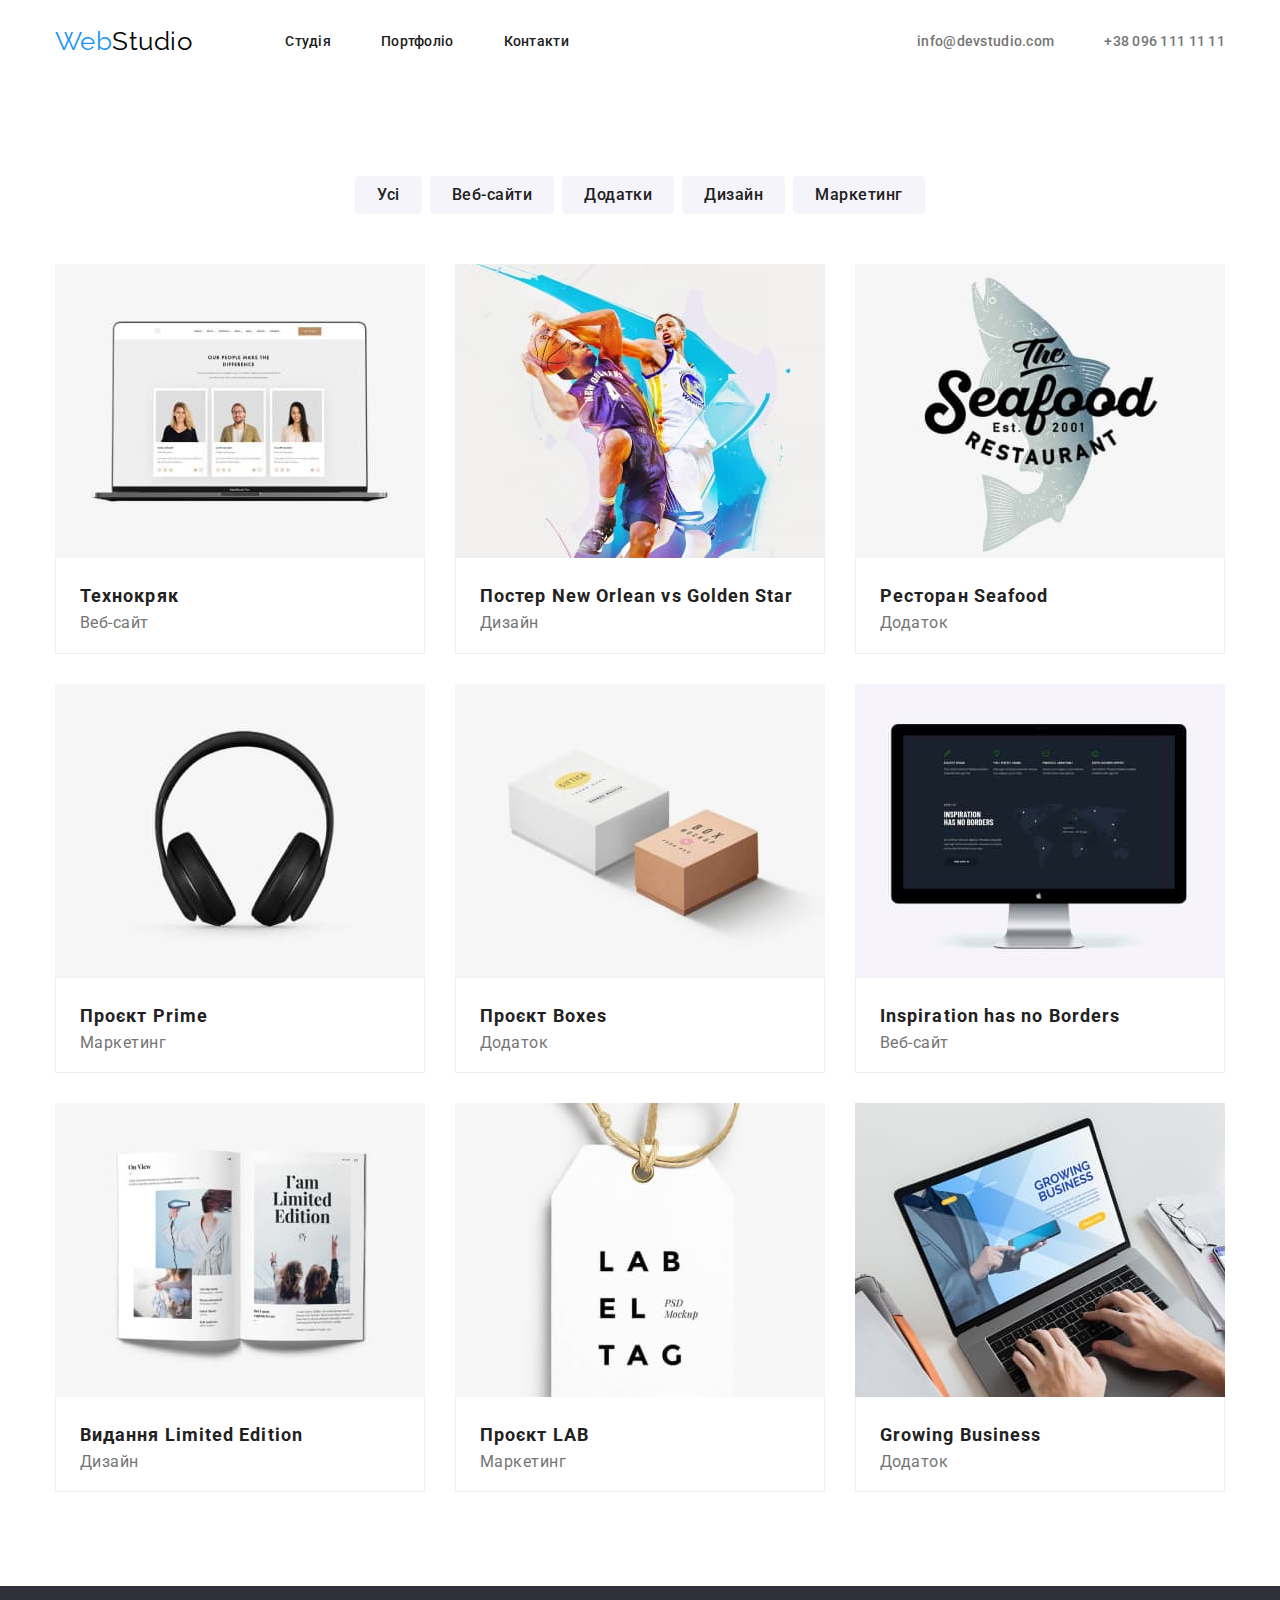
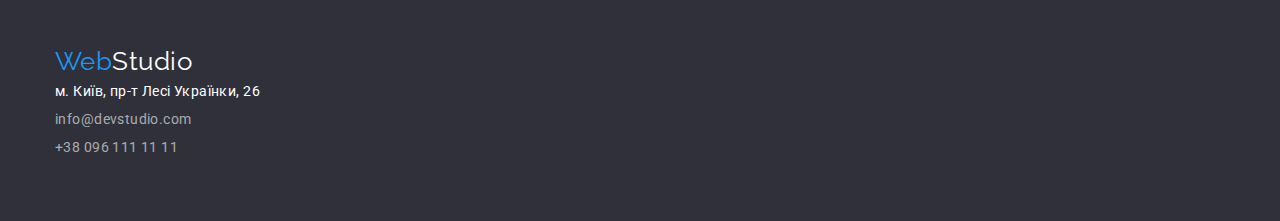
==== portfolio.html @ c82323ed "flex" ====
<!DOCTYPE html>
<html lang="ua">
  <head>
    <meta charset="UTF-8" />
    <meta http-equiv="X-UA-Compatible" content="IE=edge" />
    <meta name="viewport" content="width=device-width, initial-scale=1.0" />
    <title>WebStudio</title>
    <link rel="preconnect" href="https://fonts.googleapis.com" />
    <link rel="preconnect" href="https://fonts.gstatic.com" crossorigin />
    <link
      href="https://fonts.googleapis.com/css2?family=Raleway:wght@700&family=Roboto:wght@400;500;700;900&display=swap"
      rel="stylesheet"
    />
    <link
      rel="stylesheet"
      href="https://cdnjs.cloudflare.com/ajax/libs/modern-normalize/1.1.0/modern-normalize.min.css"
    />
    <link rel="stylesheet" href="./css/style.css" />
  </head>
  <body>
    <header>
      <div class="container header-block">
        <nav class="nav">
          <a href="./index.html" class="logo"
            >Web<span class="logo-text">Studio</span></a
          >
          <ul class="header-nav-list">
            <li class="header-nav-iteam items">
              <a href="./index.html" class="header-nav-link">Студія</a>
            </li>
            <li class="header-nav-iteam items">
              <a href="./portfolio.html" class="header-nav-link active"
                >Портфоліо</a
              >
            </li>
            <li class="header-nav-iteam items">
              <a href="#" class="header-nav-link">Контакти</a>
            </li>
          </ul>
        </nav>
        <ul class="header-list">
          <li class="iteam">
            <a href="mailto:info@devstudio.com" class="header-link"
              >info@devstudio.com</a
            >
          </li>
          <li class="iteam">
            <a href="tel:+380961111111" class="header-link"
              >+38 096 111 11 11</a
            >
          </li>
        </ul>
      </div>
    </header>

    <main>
      <section class="section">
        <div class="container">
          <h1 hidden>Наші работи</h1>
          <ul class="filter-list">
            <li class="filter-iteam">
              <button type="button" class="filter-btn">Усі</button>
            </li>
            <li class="filter-iteam">
              <button type="button" class="filter-btn">Веб-сайти</button>
            </li>
            <li class="filter-iteam">
              <button type="button" class="filter-btn">Додатки</button>
            </li>
            <li class="filter-iteam">
              <button type="button" class="filter-btn">Дизайн</button>
            </li>
            <li class="filter-iteam">
              <button type="button" class="filter-btn">Маркетинг</button>
            </li>
          </ul>
          <ul class="portfolio-list">
            <li class="portfolio-item">
              <img src="./images/laptop.jpg" alt="ноутбук" width="370" />
              <div class="portfolio-work">
                <h2 class="title-project">Технокряк</h2>
                <p class="text-project">Веб-сайт</p>
              </div>
            </li>
            <li class="portfolio-item">
              <img src="./images/basketball.jpg" alt="баскетбол" width="370" />
              <div class="portfolio-work">
                <h2 class="title-project">Постер New Orlean vs Golden Star</h2>
                <p class="text-project">Дизайн</p>
              </div>
            </li>
            <li class="portfolio-item">
              <img
                src="./images/seafood.jpg"
                alt="емблема ресторану"
                width="370"
              />
              <div class="portfolio-work">
                <h2 class="title-project">Ресторан Seafood</h2>
                <p class="text-project">Додаток</p>
              </div>
            </li>
            <li class="portfolio-item">
              <img src="./images/prime.jpg" alt="навушники" width="370" />
              <div class="portfolio-work">
                <h2 class="title-project">Проєкт Prime</h2>
                <p class="text-project">Маркетинг</p>
              </div>
            </li>
            <li class="portfolio-item">
              <img src="./images/boxes.jpg" alt="коробочки" width="370" />
              <div class="portfolio-work">
                <h2 class="title-project">Проєкт Boxes</h2>
                <p class="text-project">Додаток</p>
              </div>
            </li>
            <li class="portfolio-item">
              <img src="./images/inspiration.jpg" alt="монітор" width="370" />
              <div class="portfolio-work">
                <h2 class="title-project">Inspiration has no Borders</h2>
                <p class="text-project">Веб-сайт</p>
              </div>
            </li>
            <li class="portfolio-item">
              <img src="./images/limited-edition.jpg" alt="книга" width="370" />
              <div class="portfolio-work">
                <h2 class="title-project">Видання Limited Edition</h2>
                <p class="text-project">Дизайн</p>
              </div>
            </li>
            <li class="portfolio-item">
              <img src="./images/lab.jpg" alt="картка" width="370" />
              <div class="portfolio-work">
                <h2 class="title-project">Проєкт LAB</h2>
                <p class="text-project">Маркетинг</p>
              </div>
            </li>
            <li class="portfolio-item">
              <img
                src="./images/growing-business.jpg"
                alt="ноутбук"
                width="370"
              />
              <div class="portfolio-work">
                <h2 class="title-project">Growing Business</h2>
                <p class="text-project">Додаток</p>
              </div>
            </li>
          </ul>
        </div>
      </section>
    </main>

    <footer class="footer">
      <div class="container footer-cont">
        <a href="./index.html" class="footer-logo"
          >Web<span class="footer-logo-text">Studio</span></a
        >
        <address>
          <ul>
            <li>
              <a
                href="https://www.google.com/maps/d/viewer?mid=10uSM3H-mIU3GznYo2szRIEphczw&hl=en_US&ll=50.42732700000001%2C30.538092&z=17"
                target="_blank"
                rel="noopener noreferrer"
                class="address"
                >м. Київ, пр-т Лесі Українки, 26</a
              >
            </li>
            <li>
              <a href="mailto:info@devstudio.com" class="footer-link"
                >info@devstudio.com</a
              >
            </li>
            <li>
              <a href="tel:+380961111111" class="footer-link"
                >+38 096 111 11 11</a
              >
            </li>
          </ul>
        </address>
      </div>
    </footer>
  </body>
</html>
---- css/style.css ----
:root {
  --main-color: #757575;
  --secondary-color: #212121;
  --tertiary-color: #ffffff;
  --hover-color: #2196f3;
  --background-color: #2f303a;
  --background-color-btn: #f5f4fa;
}

*,
*::before,
*::after {
  box-sizing: border-box;
}

h1,
h2,
h3,
h4,
p {
  margin-top: 0;
  margin-bottom: 0;
}

body {
  color: var(--main-color);
  font-family: "Roboto", sans-serif;
  letter-spacing: 0.03em;
}

ul {
  margin-top: 0;
  margin-bottom: 0;
  padding: 0;
  list-style: none;
}

.container {
  padding-left: 15px;
  padding-right: 15px;
  width: 1200px;
  margin: 0 auto;
}

/* header */

.header-block {
  display: flex;
  align-items: center;
}

.nav {
  display: flex;
  align-items: center;
}

.header-nav-list {
  display: flex;
  margin-left: 93px;
}

.header-nav-iteam + .items {
  margin-left: 50px;
}

.header-nav-iteam {
  display: block;
  padding-top: 32px;
  padding-bottom: 32px;
}

.header-list {
  display: flex;
  margin-left: auto;
}

li + .iteam {
  margin-left: 50px;
}

.logo {
  color: #2196f3;

  font-family: "Raleway", sans-serif;
  font-size: 26px;
  line-height: 1.19;
  text-decoration: none;
}

.logo-text {
  color: #000000;
}

.nav-link.active {
  color: var(--hover-color);
}

.header-nav-link {
  color: var(--secondary-color);
  font-weight: 500;
  font-size: 14px;
  line-height: 1.14;
  letter-spacing: 0.02em;
  text-decoration: none;
}

.header-nav-link:hover,
.header-nav-link:focus {
  color: var(--hover-color);
}

.header-link {
  color: var(--main-color);
  font-weight: 500;
  font-size: 14px;
  line-height: 1.14;
  letter-spacing: 0.02em;
  text-decoration: none;
}

.header-link:hover,
.header-link:focus {
  color: var(--hover-color);
}

/* main */

.hero {
  padding-top: 200px;
  padding-bottom: 200px;
  height: 600px;
  text-align: center;
  background-color: var(--background-color);
}

.main-title {
  width: 696px;
  margin-left: auto;
  margin-right: auto;
  color: var(--tertiary-color);
  font-weight: 900;
  font-size: 44px;
  line-height: 1.36;
  text-align: center;
  letter-spacing: 0.06em;
  text-transform: uppercase;
  text-shadow: 0px 4px 4px rgba(0, 0, 0, 0.25);
}

.btn {
  padding: 10px 32px;
  margin-top: 30px;
  margin-bottom: 0;
  border: 1px solid transparent;
  border-radius: 4px;

  color: var(--tertiary-color);
  background-color: #2196f3;

  font-weight: 700;
  font-size: 16px;
  line-height: 1.87;
  text-align: center;
  letter-spacing: 0.06em;
  cursor: pointer;
}

/* Особливості */

.section {
  padding-top: 94px;
  padding-bottom: 94px;
}

li + .main-items {
  margin-left: 30px;
}

.main-list {
  display: flex;
}
.main-items {
  width: 270px;
}

.desc-title {
  color: var(--secondary-color);

  font-weight: 700;
  font-size: 14px;
  line-height: 1.14;
  letter-spacing: 0.03em;
  text-transform: uppercase;
}

.desc-text {
  margin-top: 10px;
  margin-bottom: 0;

  font-size: 14px;
  line-height: 1.71;
  letter-spacing: 0.03em;
}

/* Чим ми займаємося */

.section-bottom-padding {
  padding-top: 0;
  padding-bottom: 94px;
}

img {
  display: block;
}

li + .work-items {
  padding-left: 30px;
}

.work-list {
  display: flex;
}

/* Наша команда */

.team {
  background-color: #f5f4fa;
}

.title {
  margin-top: 0;
  margin-bottom: 50px;
  color: var(--secondary-color);
  font-weight: 700;
  font-size: 36px;
  line-height: 1, 16;
  text-align: center;
  letter-spacing: 0.03em;
}

.team-list {
  display: flex;
}

li + .team-card {
  margin-left: 30px;
}

.team-card {
  width: 270px;
  background-color: #ffffff;
  box-shadow: 0px 1px 3px rgba(0, 0, 0, 0.12), 0px 1px 1px rgba(0, 0, 0, 0.14),
    0px 2px 1px rgba(0, 0, 0, 0.2);
  border-radius: 0px 0px 4px 4px;
}

.card {
  text-align: center;
  padding-top: 30px;
  padding-bottom: 30px;
}

.name {
  color: var(--secondary-color);
  font-weight: 500;
  font-size: 16px;
  line-height: 1.18;
  letter-spacing: 0.03em;
}

.profession {
  margin-top: 10px;
  margin-bottom: 0;

  line-height: 19px;
  letter-spacing: 0.03em;
}

/* footer */

.footer {
  background-color: var(--background-color);
}

.footer-cont {
  padding-top: 60px;
  padding-bottom: 60px;
}

.footer-logo {
  color: #2196f3;

  font-family: "Raleway", sans-serif;
  font-size: 26px;
  line-height: 1.19;
  text-decoration: none;
}

.footer-logo-text {
  color: var(--tertiary-color);
}

.address {
  margin-top: 20px;
  margin-bottom: 0;

  color: var(--tertiary-color);

  font-style: normal;
  font-size: 14px;
  line-height: 2;
  letter-spacing: 0.03em;
  text-decoration: none;
}

.address:hover,
.address:focus {
  color: var(--hover-color);
}

.footer-link {
  margin-top: 9px;
  margin-bottom: 0;

  color: rgba(255, 255, 255, 0.6);

  font-style: normal;
  font-size: 14px;
  line-height: 2;
  letter-spacing: 0.03em;
  text-decoration: none;
}

.footer-link:hover,
.footer-link:focus {
  color: var(--hover-color);
}

/* portfolio main */

.filter-list {
  margin-bottom: 20px;
  display: flex;
  justify-content: center;
}

li + .filter-iteam {
  margin-left: 8px;
}

.filter-btn {
  border: 1px solid transparent;
  border-radius: 4px;
  padding: 5px 21px;
  color: var(--secondary-color);
  background-color: var(--background-color-btn);
  font-weight: 500;
  font-size: 16px;
  line-height: 1.62;
  text-align: center;
  letter-spacing: 0.03em;
  cursor: pointer;
}

.filter-btn:hover,
.filter-btn:focus {
  color: var(--tertiary-color);
  background-color: var(--hover-color);
}

.portfolio-list {
  display: flex;
  flex-wrap: wrap;
}

.portfolio-item:nth-child(3n) {
  margin-right: 0;
}

.portfolio-item {
  margin-top: 30px;
  margin-bottom: 0;
  margin-right: 30px;
}

.portfolio-work {
  padding: 20px 24px;
  align-items: center;
  border-top: 0;
  border-bottom: 1px solid #eeeeee;
  border-left: 1px solid #eeeeee;
  border-right: 1px solid #eeeeee;
}

.title-project {
  color: var(--secondary-color);

  font-weight: 700;
  font-size: 18px;
  line-height: 2;
  letter-spacing: 0.06em;
}

.text-project {
  font-size: 16px;
  line-height: 1, 87;
  letter-spacing: 0.03em;
}
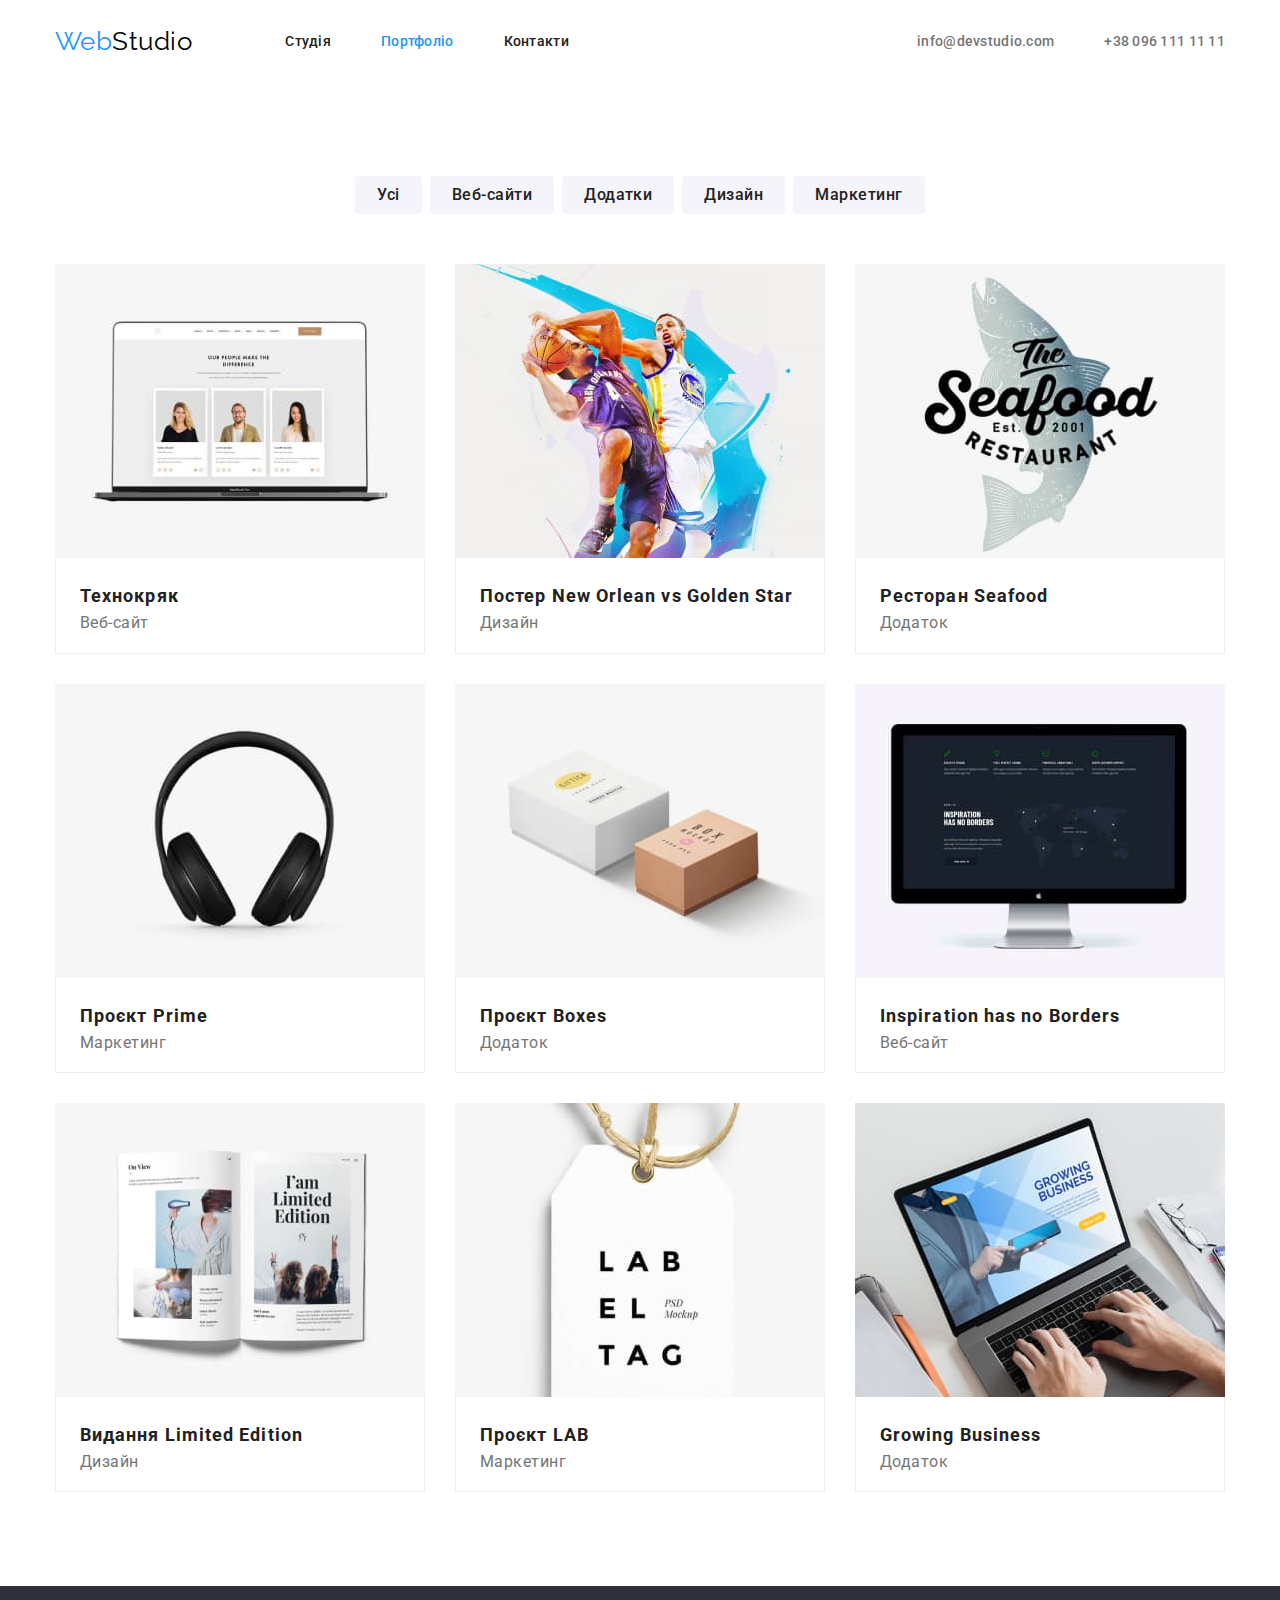
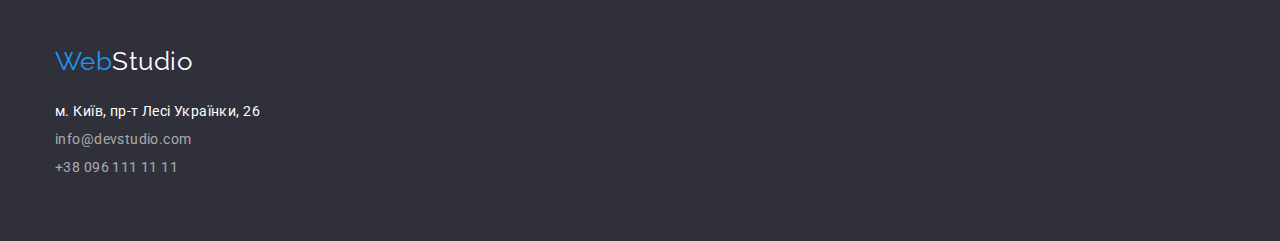
==== commit 49bbaf40: "no bugs" ====
--- a/portfolio.html
+++ b/portfolio.html
@@ -156,7 +156,7 @@
         <a href="./index.html" class="footer-logo"
           >Web<span class="footer-logo-text">Studio</span></a
         >
-        <address>
+        <address class="footer-all">
           <ul>
             <li>
               <a
--- a/css/style.css
+++ b/css/style.css
@@ -91,7 +91,7 @@
   color: #000000;
 }
 
-.nav-link.active {
+.header-nav-link.active {
   color: var(--hover-color);
 }
 
@@ -214,7 +214,7 @@
 }
 
 li + .work-items {
-  padding-left: 30px;
+  margin-left: 30px;
 }
 
 .work-list {
@@ -298,6 +298,10 @@
 
 .footer-logo-text {
   color: var(--tertiary-color);
+}
+
+.footer-all {
+  margin-top: 20px;
 }
 
 .address {
